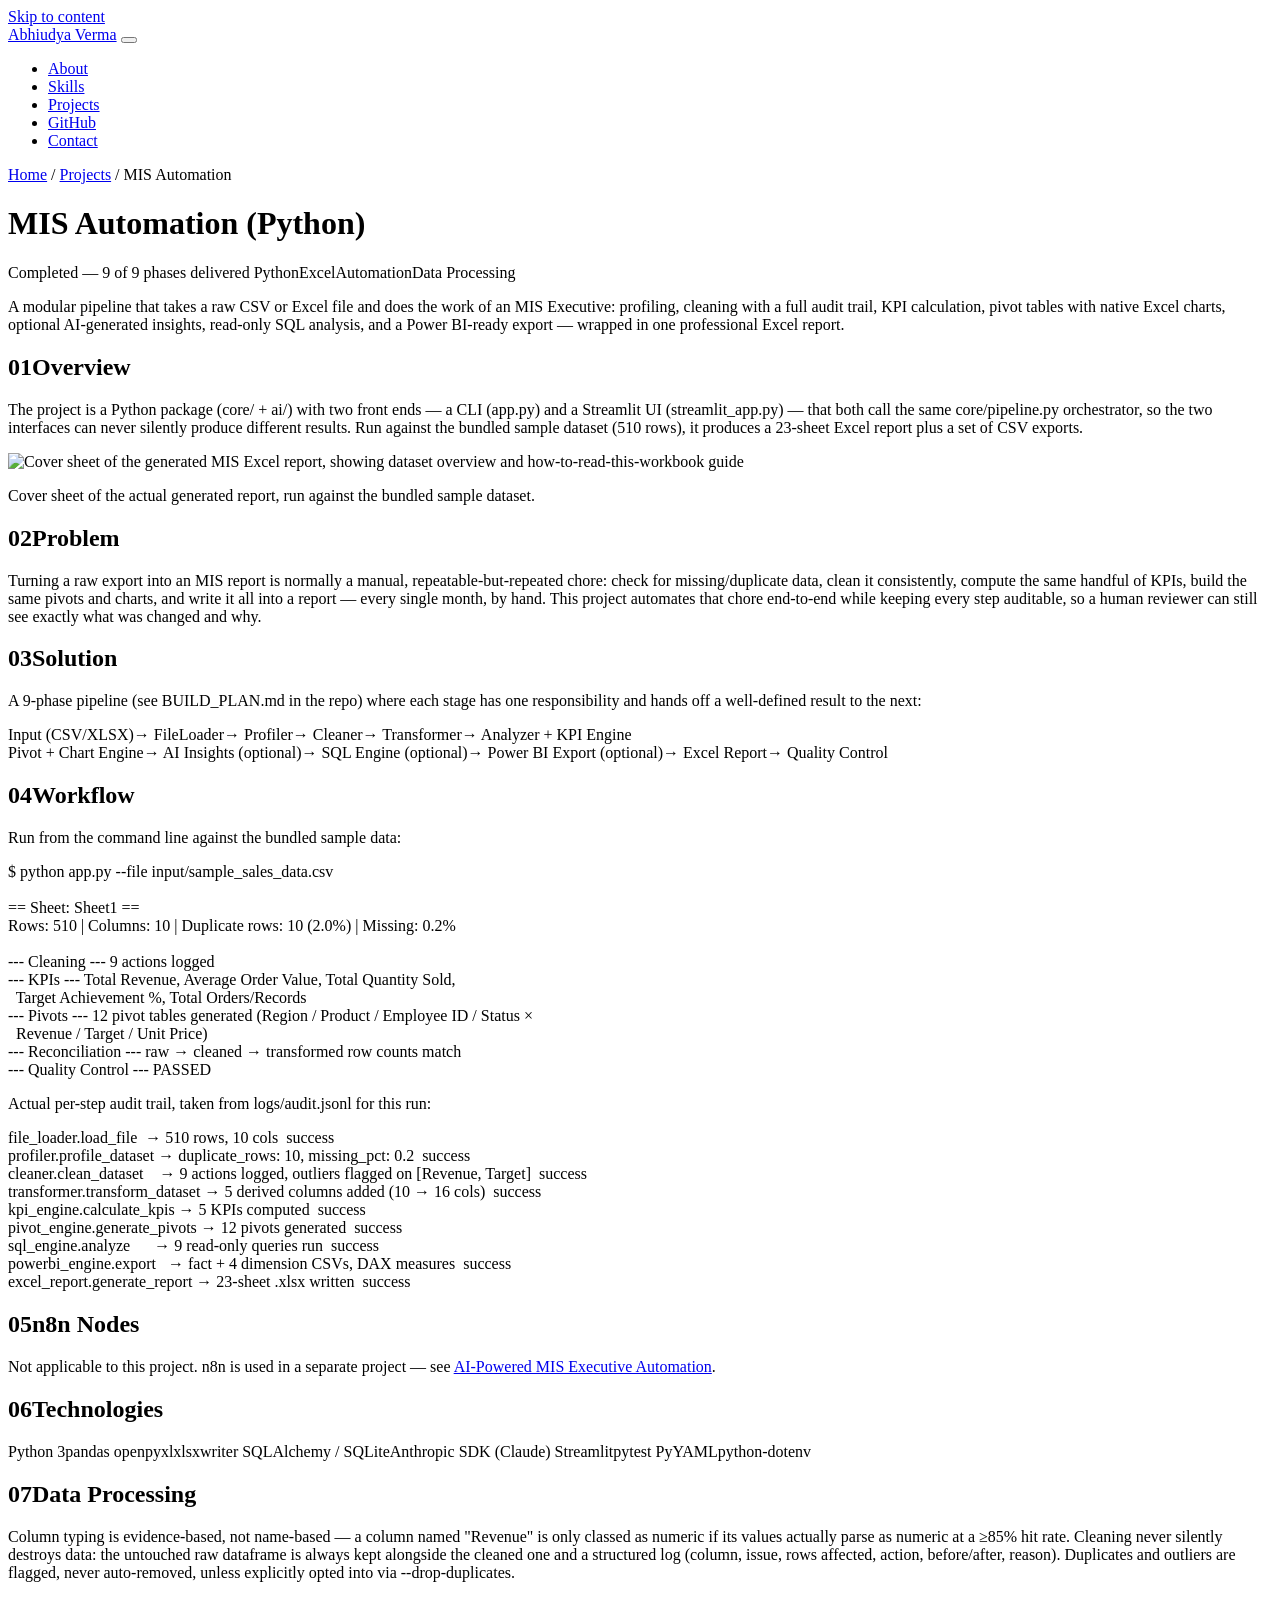
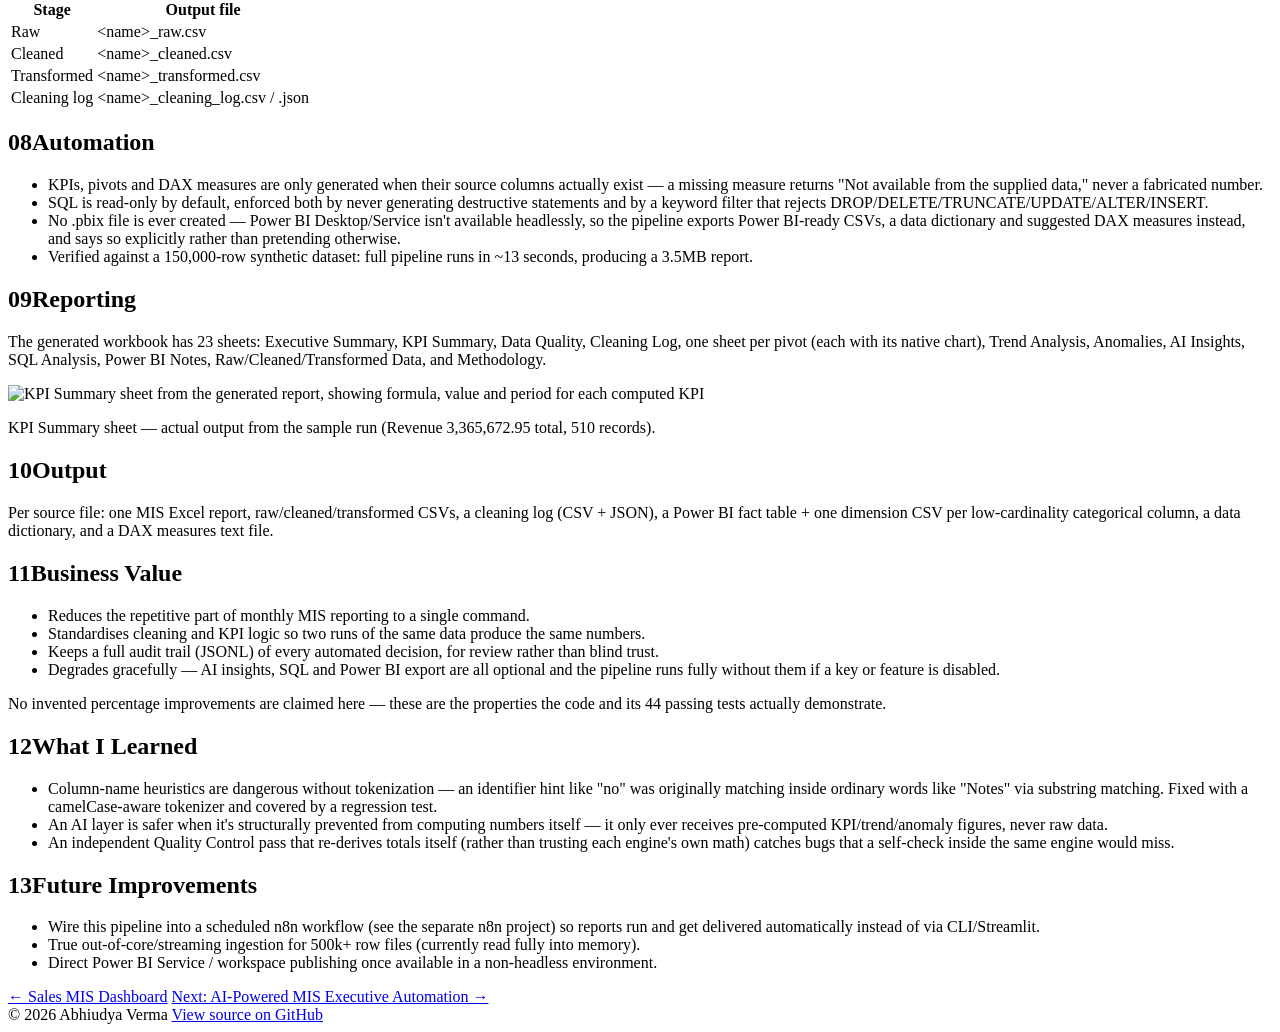
==== mis-automation.html @ a9c8b07d "Add files via upload" ====
<!DOCTYPE html>
<html lang="en">
<head>
<meta charset="UTF-8">
<meta name="viewport" content="width=device-width, initial-scale=1.0">
<title>MIS Automation (Python) — Abhiudya Verma</title>
<meta name="description" content="Case study: a modular Python pipeline that turns a raw CSV/XLSX into a fully audited MIS Excel report — cleaning log, KPIs, pivots with native charts, optional AI insights, SQL analysis and a Power BI export.">
<link rel="canonical" href="https://abhiudyav.github.io/projects/mis-automation.html">
<link rel="icon" href="data:image/svg+xml,%3Csvg xmlns='http://www.w3.org/2000/svg' viewBox='0 0 100 100'%3E%3Crect width='100' height='100' fill='%2314284B'/%3E%3Crect x='20' y='55' width='14' height='28' fill='%23F5F6F8'/%3E%3Crect x='43' y='38' width='14' height='45' fill='%232C7A8C'/%3E%3Crect x='66' y='22' width='14' height='61' fill='%23CE7A2E'/%3E%3C/svg%3E">
<link rel="preconnect" href="https://fonts.googleapis.com">
<link rel="preconnect" href="https://fonts.gstatic.com" crossorigin>
<link href="https://fonts.googleapis.com/css2?family=Space+Grotesk:wght@500;600;700&family=IBM+Plex+Sans:wght@400;500;600&family=IBM+Plex+Mono:wght@400;500&display=swap" rel="stylesheet">
<link rel="stylesheet" href="../assets/css/style.css">
</head>
<body>
<a class="skip-link" href="#main">Skip to content</a>
<header class="site-header">
  <nav class="nav">
    <a class="nav-brand" href="../index.html#top"><span class="dot"></span>Abhiudya Verma</a>
    <button class="nav-toggle" aria-label="Toggle menu" aria-expanded="false"><span></span><span></span><span></span></button>
    <ul class="nav-links">
      <li><a href="../index.html#about">About</a></li>
      <li><a href="../index.html#skills">Skills</a></li>
      <li><a href="../index.html#projects">Projects</a></li>
      <li><a href="../index.html#github">GitHub</a></li>
      <li><a href="../index.html#contact">Contact</a></li>
    </ul>
  </nav>
</header>

<main id="main">
  <div class="project-hero">
    <div class="container">
      <div class="breadcrumb"><a href="../index.html">Home</a> / <a href="../index.html#projects">Projects</a> / MIS Automation</div>
      <h1>MIS Automation (Python)</h1>
      <div class="meta-row">
        <span class="status live">Completed — 9 of 9 phases delivered</span>
        <span class="tag">Python</span><span class="tag">Excel</span><span class="tag">Automation</span><span class="tag">Data Processing</span>
      </div>
      <p class="lede">A modular pipeline that takes a raw CSV or Excel file and does the work of
      an MIS Executive: profiling, cleaning with a full audit trail, KPI calculation, pivot tables
      with native Excel charts, optional AI-generated insights, read-only SQL analysis, and a
      Power BI-ready export — wrapped in one professional Excel report.</p>
    </div>
  </div>

  <div class="doc-section">
    <div class="container">
      <h2><span class="sec-num">01</span>Overview</h2>
      <p>The project is a Python package (<span class="mono">core/</span> + <span class="mono">ai/</span>)
      with two front ends — a CLI (<span class="mono">app.py</span>) and a Streamlit UI
      (<span class="mono">streamlit_app.py</span>) — that both call the same
      <span class="mono">core/pipeline.py</span> orchestrator, so the two interfaces can never
      silently produce different results. Run against the bundled sample dataset (510 rows), it
      produces a 23-sheet Excel report plus a set of CSV exports.</p>
      <img src="../assets/images/mis-automation-report-cover.png" alt="Cover sheet of the generated MIS Excel report, showing dataset overview and how-to-read-this-workbook guide">
      <p class="img-cap">Cover sheet of the actual generated report, run against the bundled sample dataset.</p>
    </div>
  </div>

  <div class="doc-section">
    <div class="container">
      <h2><span class="sec-num">02</span>Problem</h2>
      <p>Turning a raw export into an MIS report is normally a manual, repeatable-but-repeated
      chore: check for missing/duplicate data, clean it consistently, compute the same handful of
      KPIs, build the same pivots and charts, and write it all into a report — every single month,
      by hand. This project automates that chore end-to-end while keeping every step auditable,
      so a human reviewer can still see exactly what was changed and why.</p>
    </div>
  </div>

  <div class="doc-section">
    <div class="container">
      <h2><span class="sec-num">03</span>Solution</h2>
      <p>A 9-phase pipeline (see <span class="mono">BUILD_PLAN.md</span> in the repo) where each
      stage has one responsibility and hands off a well-defined result to the next:</p>
      <div class="arch-flow">
        <span class="arch-step">Input (CSV/XLSX)</span><span class="arch-arrow">→</span>
        <span class="arch-step">FileLoader</span><span class="arch-arrow">→</span>
        <span class="arch-step">Profiler</span><span class="arch-arrow">→</span>
        <span class="arch-step">Cleaner</span><span class="arch-arrow">→</span>
        <span class="arch-step">Transformer</span><span class="arch-arrow">→</span>
        <span class="arch-step">Analyzer + KPI Engine</span>
      </div>
      <div class="arch-flow">
        <span class="arch-step">Pivot + Chart Engine</span><span class="arch-arrow">→</span>
        <span class="arch-step">AI Insights (optional)</span><span class="arch-arrow">→</span>
        <span class="arch-step">SQL Engine (optional)</span><span class="arch-arrow">→</span>
        <span class="arch-step">Power BI Export (optional)</span><span class="arch-arrow">→</span>
        <span class="arch-step">Excel Report</span><span class="arch-arrow">→</span>
        <span class="arch-step">Quality Control</span>
      </div>
    </div>
  </div>

  <div class="doc-section">
    <div class="container">
      <h2><span class="sec-num">04</span>Workflow</h2>
      <p>Run from the command line against the bundled sample data:</p>
      <div class="log-block">$ python app.py --file input/sample_sales_data.csv<br>
&nbsp;<br>
<span class="m">== Sheet: Sheet1 ==</span><br>
Rows: 510 | Columns: 10 | Duplicate rows: 10 (2.0%) | Missing: 0.2%<br>
&nbsp;<br>
<span class="m">--- Cleaning ---</span> 9 actions logged<br>
<span class="m">--- KPIs ---</span> Total Revenue, Average Order Value, Total Quantity Sold,<br>
&nbsp;&nbsp;Target Achievement %, Total Orders/Records<br>
<span class="m">--- Pivots ---</span> 12 pivot tables generated (Region / Product / Employee ID / Status ×<br>
&nbsp;&nbsp;Revenue / Target / Unit Price)<br>
<span class="m">--- Reconciliation ---</span> raw → cleaned → transformed row counts match<br>
<span class="k">--- Quality Control ---</span> PASSED</div>
      <p>Actual per-step audit trail, taken from <span class="mono">logs/audit.jsonl</span> for this run:</p>
      <div class="log-block">
      file_loader.load_file &nbsp;→ 510 rows, 10 cols&nbsp; <span class="m">success</span><br>
      profiler.profile_dataset → duplicate_rows: 10, missing_pct: 0.2&nbsp; <span class="m">success</span><br>
      cleaner.clean_dataset &nbsp;&nbsp;&nbsp;→ 9 actions logged, outliers flagged on [Revenue, Target]&nbsp; <span class="m">success</span><br>
      transformer.transform_dataset → 5 derived columns added (10 → 16 cols)&nbsp; <span class="m">success</span><br>
      kpi_engine.calculate_kpis → 5 KPIs computed&nbsp; <span class="m">success</span><br>
      pivot_engine.generate_pivots → 12 pivots generated&nbsp; <span class="m">success</span><br>
      sql_engine.analyze &nbsp;&nbsp;&nbsp;&nbsp;&nbsp;→ 9 read-only queries run&nbsp; <span class="m">success</span><br>
      powerbi_engine.export &nbsp;&nbsp;→ fact + 4 dimension CSVs, DAX measures&nbsp; <span class="m">success</span><br>
      excel_report.generate_report → 23-sheet .xlsx written&nbsp; <span class="m">success</span>
      </div>
    </div>
  </div>

  <div class="doc-section">
    <div class="container">
      <h2><span class="sec-num">05</span>n8n Nodes</h2>
      <p class="callout">Not applicable to this project. n8n is used in a separate project — see <a href="n8n-mis-automation.html">AI-Powered MIS Executive Automation</a>.</p>
    </div>
  </div>

  <div class="doc-section">
    <div class="container">
      <h2><span class="sec-num">06</span>Technologies</h2>
      <div class="tools-band">
        <span class="tool-chip">Python 3</span><span class="tool-chip">pandas</span>
        <span class="tool-chip">openpyxl</span><span class="tool-chip">xlsxwriter</span>
        <span class="tool-chip">SQLAlchemy / SQLite</span><span class="tool-chip">Anthropic SDK (Claude)</span>
        <span class="tool-chip">Streamlit</span><span class="tool-chip">pytest</span>
        <span class="tool-chip">PyYAML</span><span class="tool-chip">python-dotenv</span>
      </div>
    </div>
  </div>

  <div class="doc-section">
    <div class="container">
      <h2><span class="sec-num">07</span>Data Processing</h2>
      <p>Column typing is evidence-based, not name-based — a column named "Revenue" is only
      classed as numeric if its values actually parse as numeric at a ≥85% hit rate. Cleaning never
      silently destroys data: the untouched raw dataframe is always kept alongside the cleaned one
      and a structured log (column, issue, rows affected, action, before/after, reason). Duplicates
      and outliers are flagged, never auto-removed, unless explicitly opted into via
      <span class="mono">--drop-duplicates</span>.</p>
      <table class="data-table">
        <tr><th>Stage</th><th>Output file</th></tr>
        <tr><td>Raw</td><td><span class="mono">&lt;name&gt;_raw.csv</span></td></tr>
        <tr><td>Cleaned</td><td><span class="mono">&lt;name&gt;_cleaned.csv</span></td></tr>
        <tr><td>Transformed</td><td><span class="mono">&lt;name&gt;_transformed.csv</span></td></tr>
        <tr><td>Cleaning log</td><td><span class="mono">&lt;name&gt;_cleaning_log.csv</span> / <span class="mono">.json</span></td></tr>
      </table>
    </div>
  </div>

  <div class="doc-section">
    <div class="container">
      <h2><span class="sec-num">08</span>Automation</h2>
      <ul>
        <li>KPIs, pivots and DAX measures are only generated when their source columns actually
        exist — a missing measure returns "Not available from the supplied data," never a fabricated number.</li>
        <li>SQL is read-only by default, enforced both by never generating destructive statements
        and by a keyword filter that rejects DROP/DELETE/TRUNCATE/UPDATE/ALTER/INSERT.</li>
        <li>No <span class="mono">.pbix</span> file is ever created — Power BI Desktop/Service
        isn't available headlessly, so the pipeline exports Power BI-ready CSVs, a data dictionary
        and suggested DAX measures instead, and says so explicitly rather than pretending otherwise.</li>
        <li>Verified against a 150,000-row synthetic dataset: full pipeline runs in ~13 seconds,
        producing a 3.5MB report.</li>
      </ul>
    </div>
  </div>

  <div class="doc-section">
    <div class="container">
      <h2><span class="sec-num">09</span>Reporting</h2>
      <p>The generated workbook has 23 sheets: Executive Summary, KPI Summary, Data Quality,
      Cleaning Log, one sheet per pivot (each with its native chart), Trend Analysis, Anomalies,
      AI Insights, SQL Analysis, Power BI Notes, Raw/Cleaned/Transformed Data, and Methodology.</p>
      <img src="../assets/images/mis-automation-kpi-summary.png" alt="KPI Summary sheet from the generated report, showing formula, value and period for each computed KPI">
      <p class="img-cap">KPI Summary sheet — actual output from the sample run (Revenue 3,365,672.95 total, 510 records).</p>
    </div>
  </div>

  <div class="doc-section">
    <div class="container">
      <h2><span class="sec-num">10</span>Output</h2>
      <p>Per source file: one MIS Excel report, raw/cleaned/transformed CSVs, a cleaning log
      (CSV + JSON), a Power BI fact table + one dimension CSV per low-cardinality categorical
      column, a data dictionary, and a DAX measures text file.</p>
    </div>
  </div>

  <div class="doc-section">
    <div class="container">
      <h2><span class="sec-num">11</span>Business Value</h2>
      <ul>
        <li>Reduces the repetitive part of monthly MIS reporting to a single command.</li>
        <li>Standardises cleaning and KPI logic so two runs of the same data produce the same numbers.</li>
        <li>Keeps a full audit trail (JSONL) of every automated decision, for review rather than blind trust.</li>
        <li>Degrades gracefully — AI insights, SQL and Power BI export are all optional and the
        pipeline runs fully without them if a key or feature is disabled.</li>
      </ul>
      <p>No invented percentage improvements are claimed here — these are the properties the code
      and its 44 passing tests actually demonstrate.</p>
    </div>
  </div>

  <div class="doc-section">
    <div class="container">
      <h2><span class="sec-num">12</span>What I Learned</h2>
      <ul>
        <li>Column-name heuristics are dangerous without tokenization — an identifier hint like
        "no" was originally matching inside ordinary words like "Notes" via substring matching.
        Fixed with a camelCase-aware tokenizer and covered by a regression test.</li>
        <li>An AI layer is safer when it's structurally prevented from computing numbers itself —
        it only ever receives pre-computed KPI/trend/anomaly figures, never raw data.</li>
        <li>An independent Quality Control pass that re-derives totals itself (rather than trusting
        each engine's own math) catches bugs that a self-check inside the same engine would miss.</li>
      </ul>
    </div>
  </div>

  <div class="doc-section">
    <div class="container">
      <h2><span class="sec-num">13</span>Future Improvements</h2>
      <ul>
        <li>Wire this pipeline into a scheduled n8n workflow (see the separate n8n project) so reports
        run and get delivered automatically instead of via CLI/Streamlit.</li>
        <li>True out-of-core/streaming ingestion for 500k+ row files (currently read fully into memory).</li>
        <li>Direct Power BI Service / workspace publishing once available in a non-headless environment.</li>
      </ul>
    </div>
  </div>

  <div class="container">
    <div class="next-project">
      <a href="sales-mis-dashboard.html">← Sales MIS Dashboard</a>
      <a href="n8n-mis-automation.html">Next: AI-Powered MIS Executive Automation →</a>
    </div>
  </div>
</main>

<footer>
  <div class="container">
    <span>© <span data-year>2026</span> Abhiudya Verma</span>
    <span><a href="https://github.com/abhiudyav/abhiudyav.github.io" target="_blank" rel="noopener">View source on GitHub</a></span>
  </div>
</footer>
<script src="../assets/js/main.js"></script>
</body>
</html>
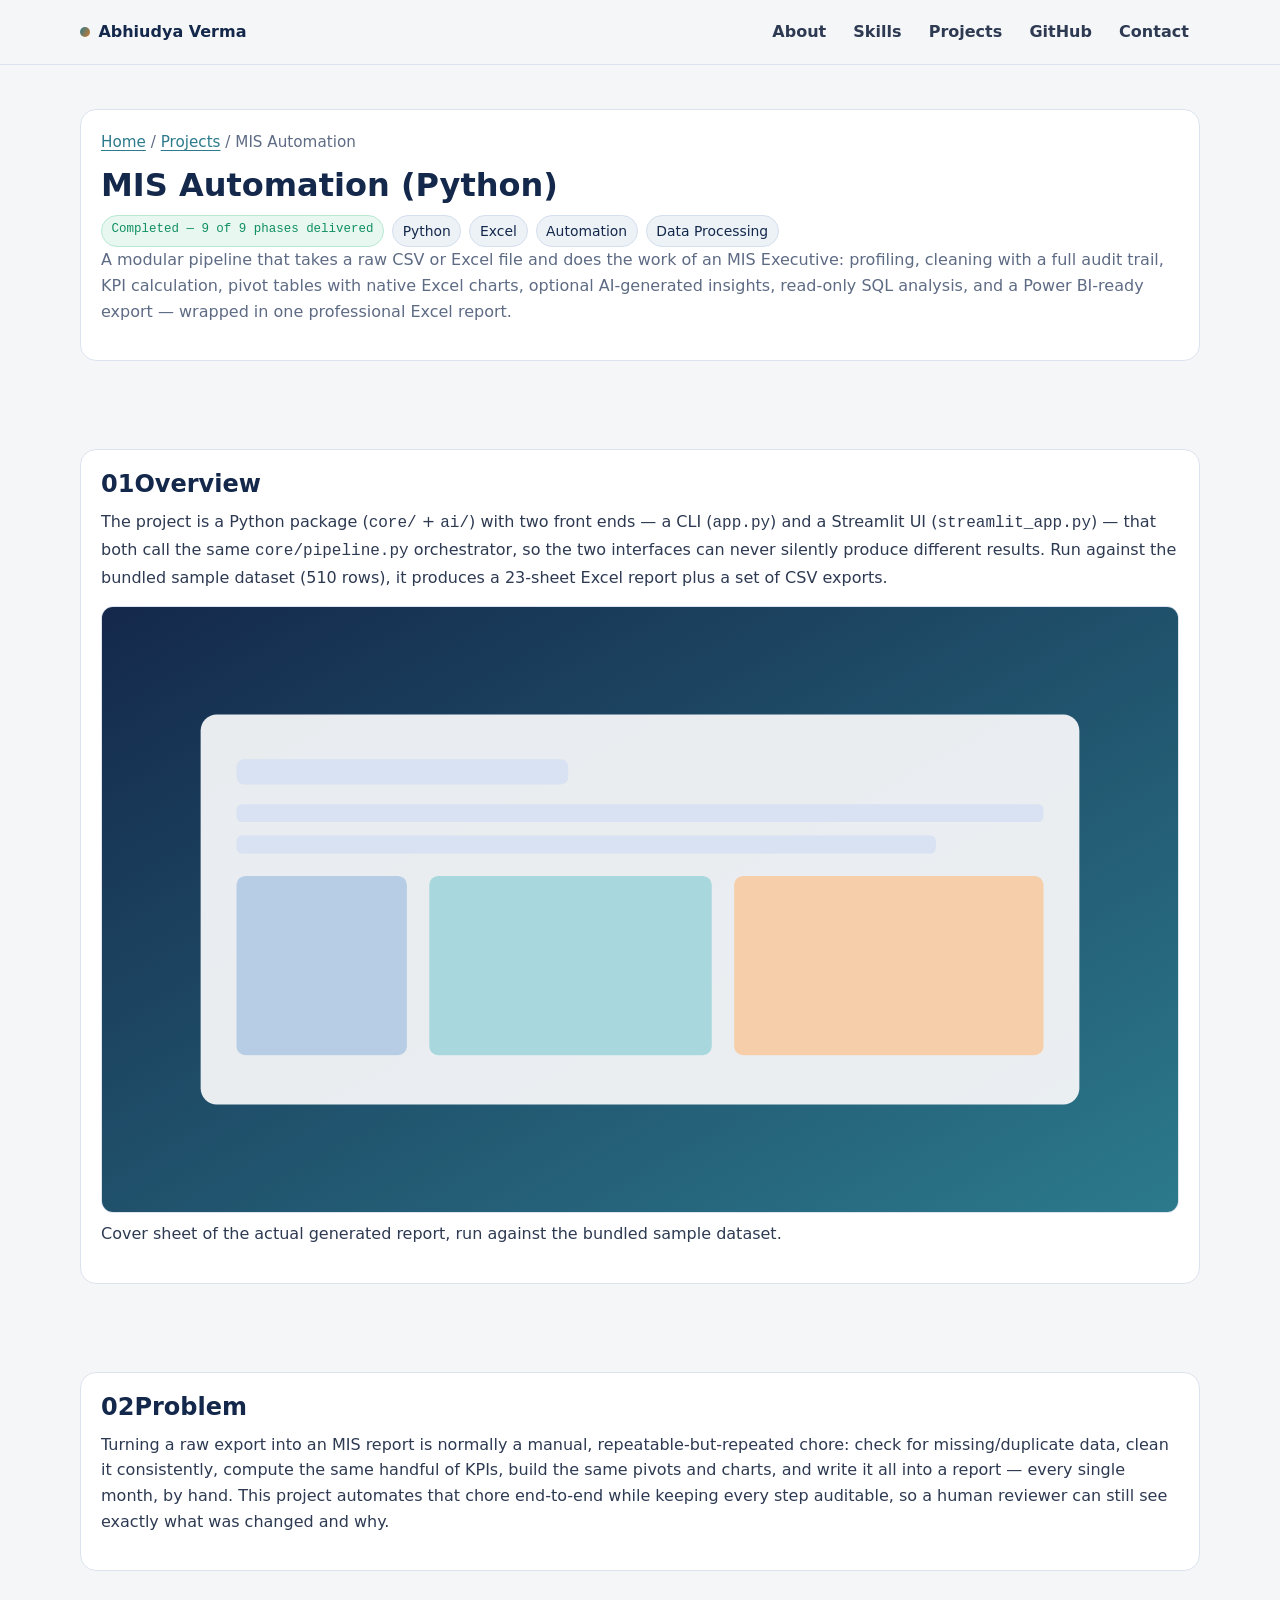
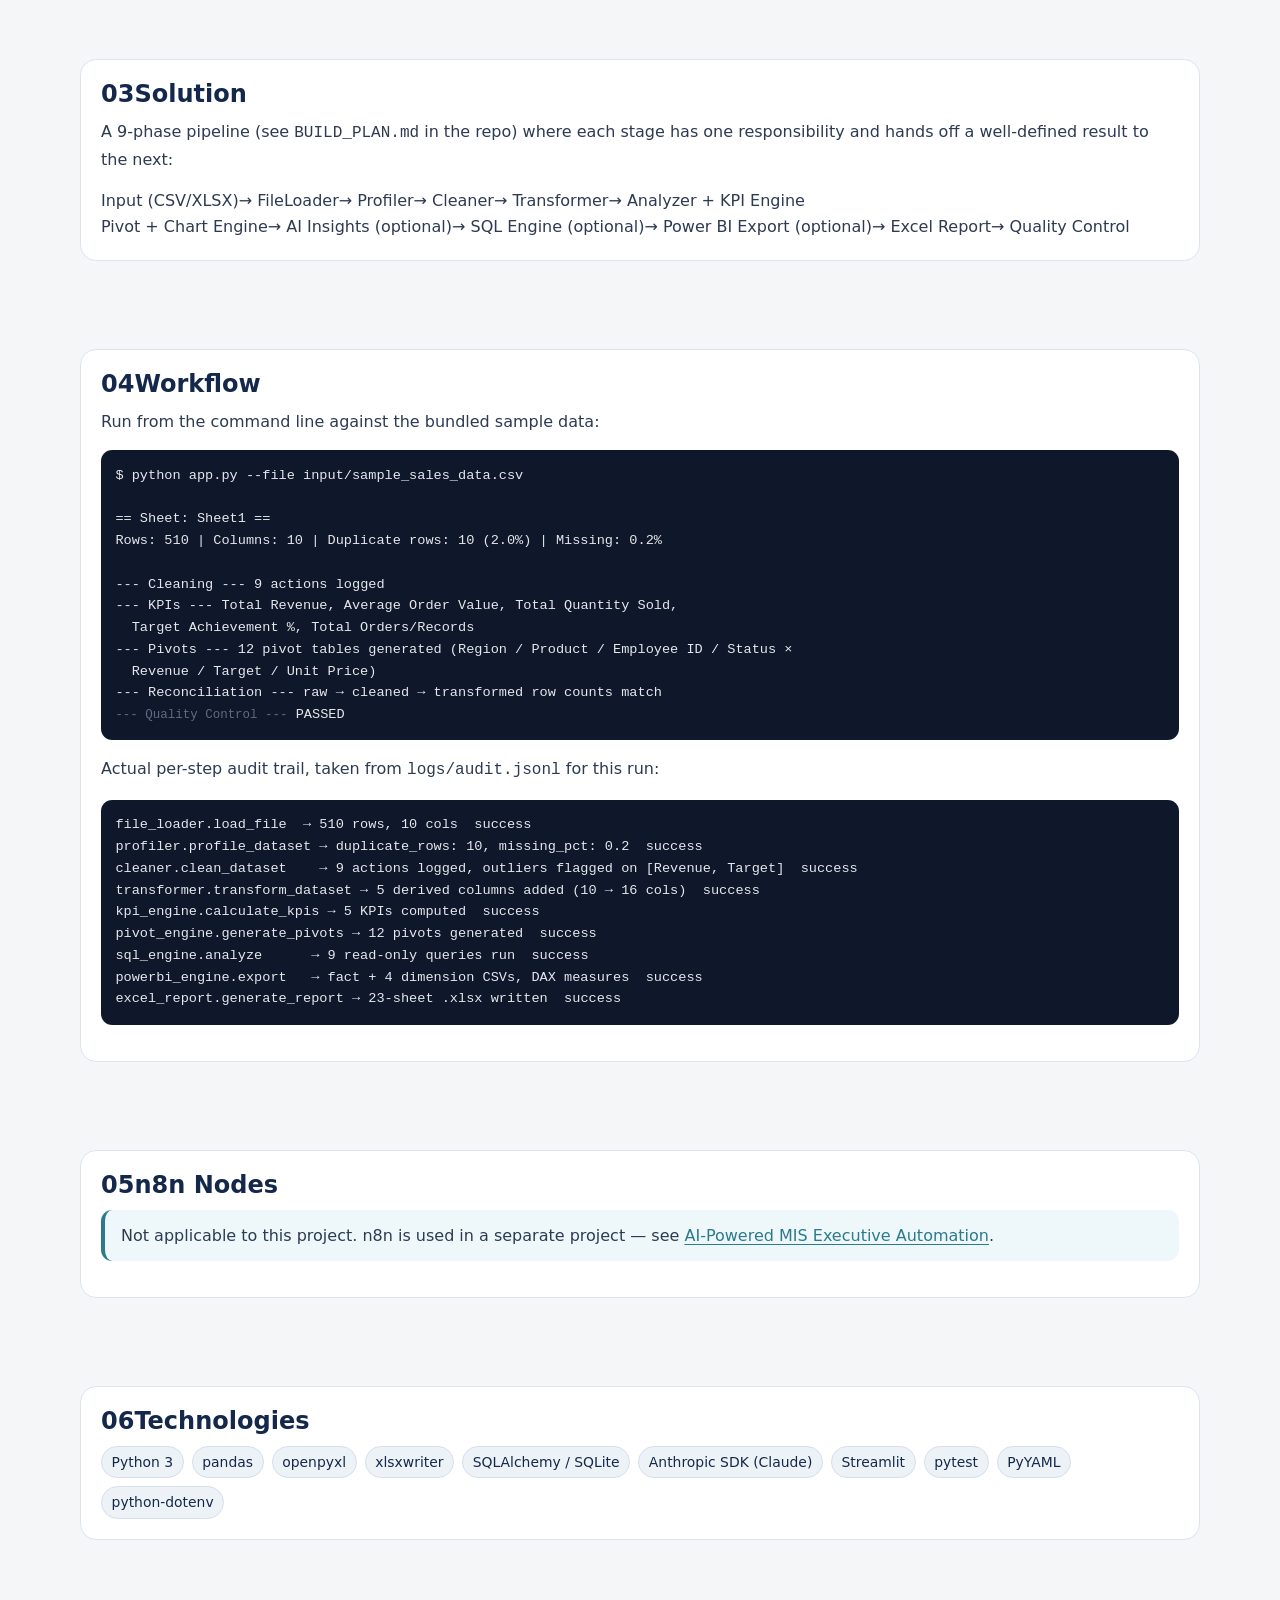
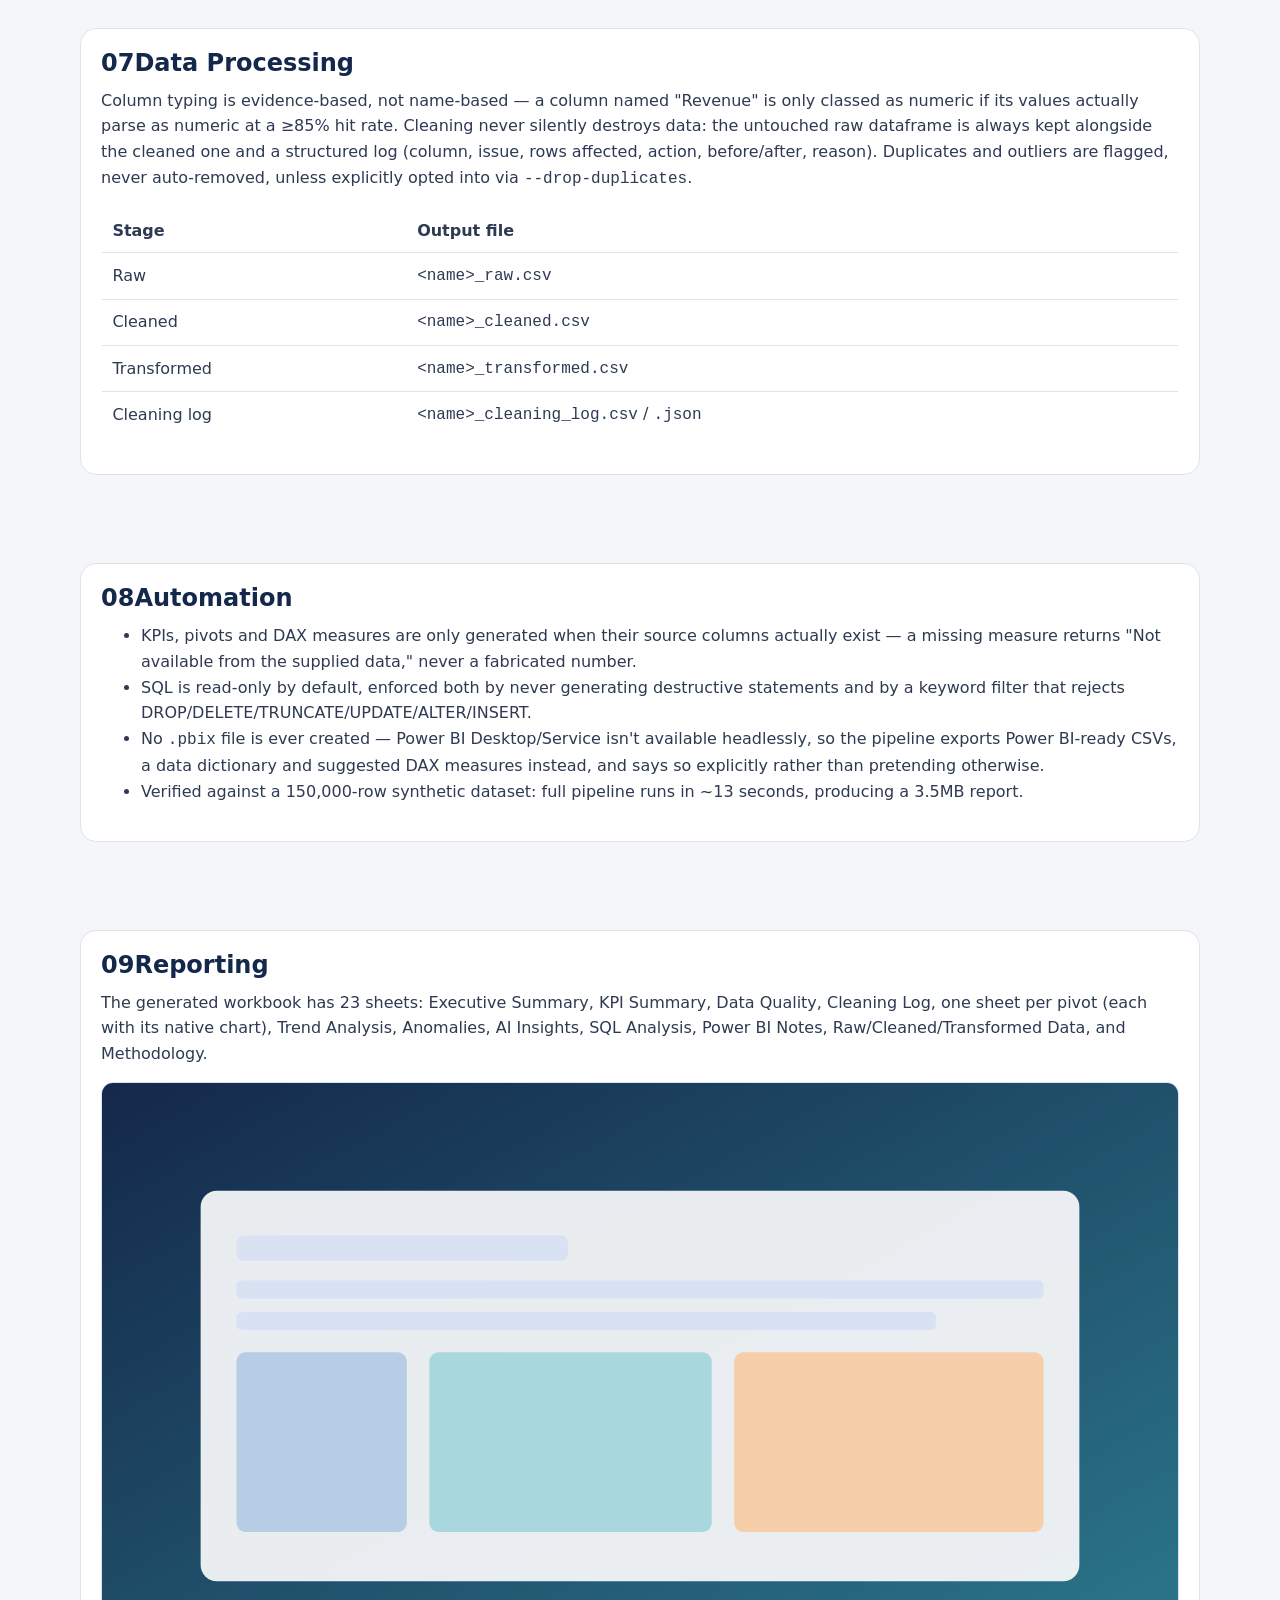
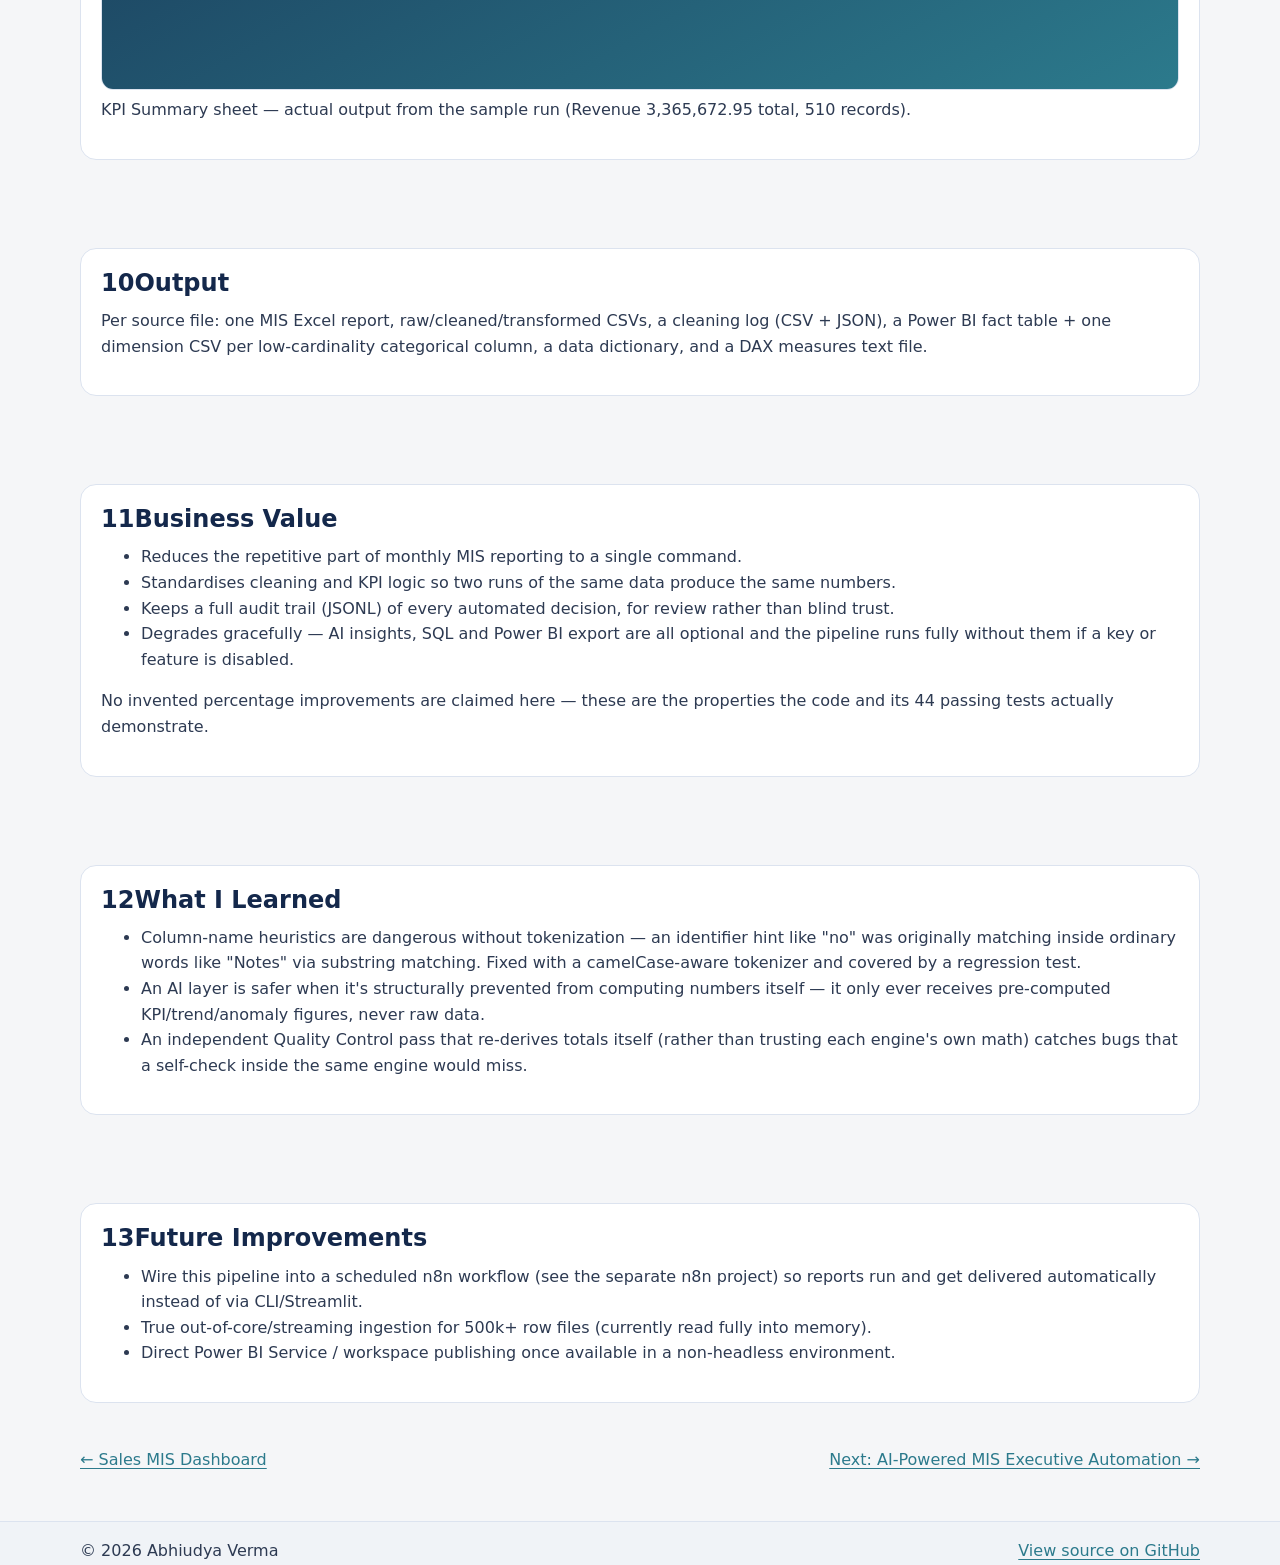
==== commit 060503af: "Fix GitHub Pages paths and add missing site assets Co-authored-by: abhiudyav <257004068+abhiudyav@us" ====
--- a/mis-automation.html
+++ b/mis-automation.html
@@ -5,25 +5,25 @@
 <meta name="viewport" content="width=device-width, initial-scale=1.0">
 <title>MIS Automation (Python) — Abhiudya Verma</title>
 <meta name="description" content="Case study: a modular Python pipeline that turns a raw CSV/XLSX into a fully audited MIS Excel report — cleaning log, KPIs, pivots with native charts, optional AI insights, SQL analysis and a Power BI export.">
-<link rel="canonical" href="https://abhiudyav.github.io/projects/mis-automation.html">
+<link rel="canonical" href="https://abhiudyav.github.io/mis-automation.html">
 <link rel="icon" href="data:image/svg+xml,%3Csvg xmlns='http://www.w3.org/2000/svg' viewBox='0 0 100 100'%3E%3Crect width='100' height='100' fill='%2314284B'/%3E%3Crect x='20' y='55' width='14' height='28' fill='%23F5F6F8'/%3E%3Crect x='43' y='38' width='14' height='45' fill='%232C7A8C'/%3E%3Crect x='66' y='22' width='14' height='61' fill='%23CE7A2E'/%3E%3C/svg%3E">
 <link rel="preconnect" href="https://fonts.googleapis.com">
 <link rel="preconnect" href="https://fonts.gstatic.com" crossorigin>
 <link href="https://fonts.googleapis.com/css2?family=Space+Grotesk:wght@500;600;700&family=IBM+Plex+Sans:wght@400;500;600&family=IBM+Plex+Mono:wght@400;500&display=swap" rel="stylesheet">
-<link rel="stylesheet" href="../assets/css/style.css">
+<link rel="stylesheet" href="assets/css/style.css">
 </head>
 <body>
 <a class="skip-link" href="#main">Skip to content</a>
 <header class="site-header">
   <nav class="nav">
-    <a class="nav-brand" href="../index.html#top"><span class="dot"></span>Abhiudya Verma</a>
+    <a class="nav-brand" href="index.html#top"><span class="dot"></span>Abhiudya Verma</a>
     <button class="nav-toggle" aria-label="Toggle menu" aria-expanded="false"><span></span><span></span><span></span></button>
     <ul class="nav-links">
-      <li><a href="../index.html#about">About</a></li>
-      <li><a href="../index.html#skills">Skills</a></li>
-      <li><a href="../index.html#projects">Projects</a></li>
-      <li><a href="../index.html#github">GitHub</a></li>
-      <li><a href="../index.html#contact">Contact</a></li>
+      <li><a href="index.html#about">About</a></li>
+      <li><a href="index.html#skills">Skills</a></li>
+      <li><a href="index.html#projects">Projects</a></li>
+      <li><a href="index.html#github">GitHub</a></li>
+      <li><a href="index.html#contact">Contact</a></li>
     </ul>
   </nav>
 </header>
@@ -31,7 +31,7 @@
 <main id="main">
   <div class="project-hero">
     <div class="container">
-      <div class="breadcrumb"><a href="../index.html">Home</a> / <a href="../index.html#projects">Projects</a> / MIS Automation</div>
+      <div class="breadcrumb"><a href="index.html">Home</a> / <a href="index.html#projects">Projects</a> / MIS Automation</div>
       <h1>MIS Automation (Python)</h1>
       <div class="meta-row">
         <span class="status live">Completed — 9 of 9 phases delivered</span>
@@ -53,7 +53,7 @@
       <span class="mono">core/pipeline.py</span> orchestrator, so the two interfaces can never
       silently produce different results. Run against the bundled sample dataset (510 rows), it
       produces a 23-sheet Excel report plus a set of CSV exports.</p>
-      <img src="../assets/images/mis-automation-report-cover.png" alt="Cover sheet of the generated MIS Excel report, showing dataset overview and how-to-read-this-workbook guide">
+      <img src="assets/images/mis-automation-report-cover.svg" alt="Cover sheet of the generated MIS Excel report, showing dataset overview and how-to-read-this-workbook guide">
       <p class="img-cap">Cover sheet of the actual generated report, run against the bundled sample dataset.</p>
     </div>
   </div>
@@ -186,7 +186,7 @@
       <p>The generated workbook has 23 sheets: Executive Summary, KPI Summary, Data Quality,
       Cleaning Log, one sheet per pivot (each with its native chart), Trend Analysis, Anomalies,
       AI Insights, SQL Analysis, Power BI Notes, Raw/Cleaned/Transformed Data, and Methodology.</p>
-      <img src="../assets/images/mis-automation-kpi-summary.png" alt="KPI Summary sheet from the generated report, showing formula, value and period for each computed KPI">
+      <img src="assets/images/mis-automation-kpi-summary.svg" alt="KPI Summary sheet from the generated report, showing formula, value and period for each computed KPI">
       <p class="img-cap">KPI Summary sheet — actual output from the sample run (Revenue 3,365,672.95 total, 510 records).</p>
     </div>
   </div>
@@ -256,6 +256,6 @@
     <span><a href="https://github.com/abhiudyav/abhiudyav.github.io" target="_blank" rel="noopener">View source on GitHub</a></span>
   </div>
 </footer>
-<script src="../assets/js/main.js"></script>
+<script src="assets/js/main.js"></script>
 </body>
 </html>
--- a/assets/css/style.css
+++ b/assets/css/style.css
@@ -0,0 +1,282 @@
+:root {
+  --bg: #f5f6f8;
+  --surface: #ffffff;
+  --ink: #14284b;
+  --ink-soft: #2d3a52;
+  --muted: #5e6b84;
+  --brand: #2c7a8c;
+  --accent: #ce7a2e;
+  --line: #dce3ef;
+  --focus: #0b5fff;
+  --ok: #0f8f5f;
+  --warn: #9b5f00;
+}
+
+* { box-sizing: border-box; }
+html { scroll-behavior: smooth; }
+body {
+  margin: 0;
+  font-family: "IBM Plex Sans", system-ui, -apple-system, Segoe UI, Roboto, sans-serif;
+  color: var(--ink-soft);
+  background: var(--bg);
+  line-height: 1.6;
+}
+
+h1, h2, h3 {
+  font-family: "Space Grotesk", system-ui, sans-serif;
+  color: var(--ink);
+  line-height: 1.2;
+  margin: 0 0 .65rem;
+}
+p, ul, ol, table, .log-block { margin: 0 0 1rem; }
+a { color: var(--brand); text-underline-offset: .18em; }
+a:hover { text-decoration-thickness: 2px; }
+a:focus-visible, button:focus-visible {
+  outline: 3px solid var(--focus);
+  outline-offset: 2px;
+  border-radius: .35rem;
+}
+
+img { max-width: 100%; height: auto; border-radius: .75rem; border: 1px solid var(--line); background: #eef2f7; }
+
+.skip-link {
+  position: absolute;
+  left: 1rem;
+  top: -3rem;
+  background: #fff;
+  color: var(--ink);
+  padding: .6rem .8rem;
+  z-index: 1000;
+  border-radius: .5rem;
+  border: 1px solid var(--line);
+}
+.skip-link:focus { top: 1rem; }
+
+.container { width: min(1120px, calc(100% - 2rem)); margin-inline: auto; }
+
+.site-header {
+  position: sticky;
+  top: 0;
+  z-index: 100;
+  background: rgba(245, 246, 248, .95);
+  border-bottom: 1px solid var(--line);
+  backdrop-filter: blur(8px);
+}
+.nav {
+  width: min(1120px, calc(100% - 2rem));
+  margin-inline: auto;
+  display: flex;
+  align-items: center;
+  justify-content: space-between;
+  gap: 1rem;
+  min-height: 4rem;
+}
+.nav-brand {
+  color: var(--ink);
+  text-decoration: none;
+  display: inline-flex;
+  align-items: center;
+  gap: .5rem;
+  font-weight: 700;
+}
+.dot {
+  width: .65rem;
+  height: .65rem;
+  border-radius: 50%;
+  background: linear-gradient(120deg, var(--brand), var(--accent));
+}
+.nav-links {
+  list-style: none;
+  display: flex;
+  align-items: center;
+  flex-wrap: wrap;
+  gap: .3rem;
+  margin: 0;
+  padding: 0;
+}
+.nav-links a {
+  display: inline-block;
+  text-decoration: none;
+  color: var(--ink-soft);
+  font-weight: 600;
+  padding: .45rem .7rem;
+  border-radius: .5rem;
+}
+.nav-links a:hover { background: #eaf0f6; color: var(--ink); }
+
+.nav-toggle {
+  display: none;
+  border: 1px solid var(--line);
+  background: #fff;
+  padding: .45rem;
+  border-radius: .5rem;
+}
+.nav-toggle span {
+  display: block;
+  width: 1.1rem;
+  height: 2px;
+  margin: .2rem 0;
+  background: var(--ink);
+}
+
+main section,
+.project-hero,
+.doc-section,
+#other-projects,
+#build,
+#tools,
+#github,
+#contact { padding: 2.75rem 0; }
+
+.hero-grid,
+.about-grid,
+.split-panel,
+.two-col {
+  display: grid;
+  gap: 1.25rem;
+  grid-template-columns: repeat(2, minmax(0, 1fr));
+}
+.hero-stats,
+.progression,
+.panel,
+.project-card,
+.skill-block,
+.build-card,
+.doc-section .container,
+.project-hero .container {
+  background: var(--surface);
+  border: 1px solid var(--line);
+  border-radius: 1rem;
+  padding: 1rem;
+}
+.project-hero .container { padding: 1.25rem; }
+.doc-section .container { padding: 1.25rem; }
+
+.section-tag, .hero-eyebrow, .status, .k, .mono { font-family: "IBM Plex Mono", ui-monospace, monospace; }
+.section-tag, .hero-eyebrow { color: var(--muted); font-size: .85rem; }
+.lede, .sub { color: var(--muted); }
+
+.btn-row { display: flex; gap: .6rem; flex-wrap: wrap; }
+.btn {
+  display: inline-block;
+  border: 1px solid transparent;
+  padding: .55rem .85rem;
+  border-radius: .6rem;
+  text-decoration: none;
+  font-weight: 600;
+}
+.btn-primary { background: var(--ink); color: #fff; }
+.btn-primary:hover { background: #0f203e; }
+.btn-ghost { background: #fff; color: var(--ink); border-color: var(--line); }
+.btn-ghost:hover { background: #eef3f8; }
+
+.skills-grid,
+.project-list,
+.build-grid { display: grid; gap: 1rem; }
+.project-card { display: grid; grid-template-columns: 1fr auto; gap: 1rem; align-items: start; }
+.tag-row, .tools-band, .meta-row { display: flex; gap: .5rem; flex-wrap: wrap; }
+.tag, .tool-chip {
+  background: #edf2f7;
+  color: var(--ink);
+  border: 1px solid #d5dfee;
+  border-radius: 999px;
+  padding: .25rem .6rem;
+  font-size: .87rem;
+}
+.status {
+  display: inline-block;
+  border-radius: 999px;
+  padding: .25rem .6rem;
+  font-size: .78rem;
+  border: 1px solid transparent;
+}
+.status.live { color: var(--ok); background: #e8f8f1; border-color: #b9e9d3; }
+.status.progress { color: var(--warn); background: #fff1df; border-color: #ffd7a6; }
+
+.breadcrumb { color: var(--muted); font-size: .95rem; margin-bottom: .75rem; }
+.callout, .status-banner {
+  border-left: 4px solid var(--brand);
+  background: #eef8fb;
+  border-radius: .7rem;
+  padding: .8rem 1rem;
+}
+.status-banner { display: flex; gap: .7rem; align-items: start; }
+
+.data-table {
+  width: 100%;
+  border-collapse: collapse;
+  background: #fff;
+  border: 1px solid var(--line);
+  border-radius: .6rem;
+  overflow: hidden;
+}
+.data-table th, .data-table td {
+  text-align: left;
+  border-bottom: 1px solid var(--line);
+  padding: .55rem .65rem;
+}
+
+.log-block {
+  background: #0f172a;
+  color: #e5e7eb;
+  padding: .9rem;
+  border-radius: .7rem;
+  font-family: "IBM Plex Mono", ui-monospace, monospace;
+  font-size: .85rem;
+  overflow-x: auto;
+}
+
+.next-project {
+  display: flex;
+  justify-content: space-between;
+  gap: 1rem;
+  flex-wrap: wrap;
+  padding-bottom: 2rem;
+}
+
+.contact-list {
+  list-style: none;
+  margin: 0;
+  padding: 0;
+  display: grid;
+  gap: .6rem;
+}
+.contact-list li {
+  background: #fff;
+  border: 1px solid var(--line);
+  border-radius: .7rem;
+  padding: .7rem .85rem;
+  display: grid;
+  gap: .3rem;
+}
+.k { color: var(--muted); font-size: .78rem; }
+
+footer {
+  border-top: 1px solid var(--line);
+  padding: 1rem 0 1.4rem;
+  margin-top: 1rem;
+  background: #f0f3f7;
+}
+footer .container { display: flex; justify-content: space-between; gap: .75rem; flex-wrap: wrap; }
+
+@media (max-width: 900px) {
+  .hero-grid, .about-grid, .split-panel, .two-col, .project-card {
+    grid-template-columns: 1fr;
+  }
+}
+
+@media (max-width: 760px) {
+  .nav-toggle { display: inline-block; }
+  .nav-links {
+    position: absolute;
+    inset: calc(100% + .45rem) 1rem auto 1rem;
+    background: #fff;
+    border: 1px solid var(--line);
+    border-radius: .8rem;
+    padding: .6rem;
+    display: none;
+    box-shadow: 0 20px 40px rgba(14, 26, 48, .12);
+  }
+  .nav-links.open { display: flex; flex-direction: column; align-items: stretch; }
+  .nav-links a { width: 100%; }
+}
